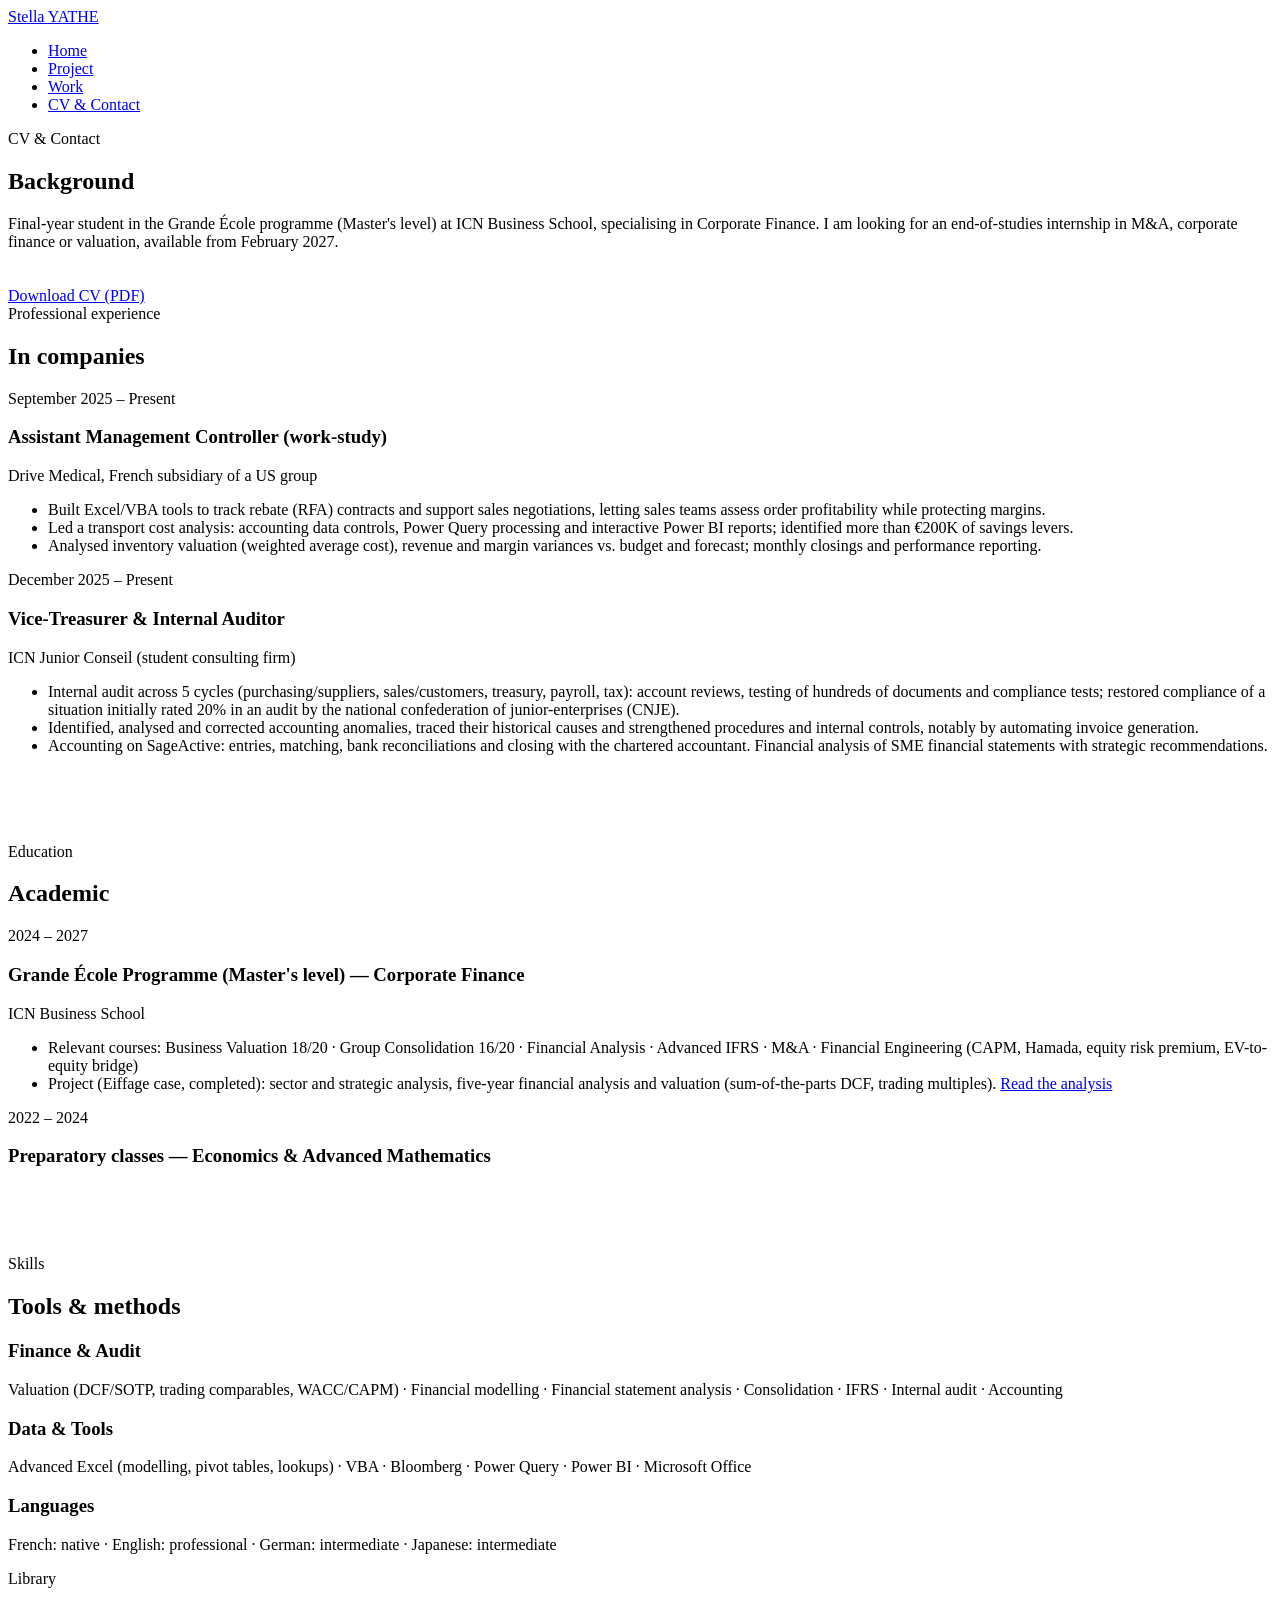
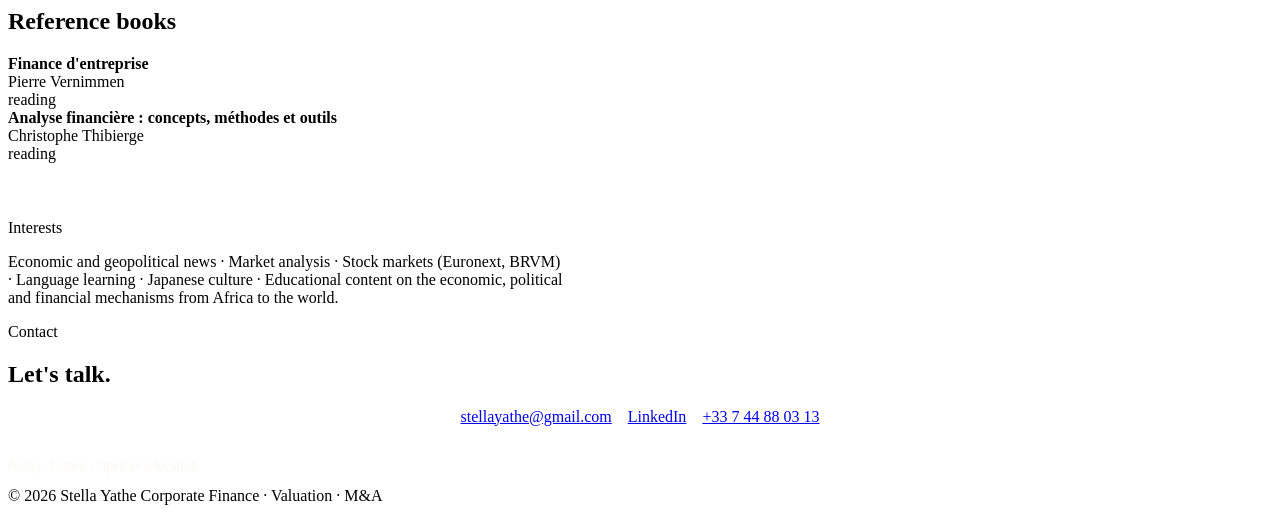
==== cv/index.html @ 9410f89a "Update index.html" ====
<!DOCTYPE html>
<html lang="en">
<head>
  <meta charset="UTF-8">
  <meta name="viewport" content="width=device-width, initial-scale=1">
  <title>CV &amp; Contact — Stella Yathe</title>
  <meta name="description" content="Background, experience in internal audit and management control, skills and contact details of Stella Yathe.">
  <link rel="preconnect" href="https://fonts.googleapis.com">
  <link rel="preconnect" href="https://fonts.gstatic.com" crossorigin>
  <link href="https://fonts.googleapis.com/css2?family=Cormorant+Garamond:ital,wght@0,400;0,500;0,600;1,400;1,500&family=Inter:wght@300;400;500&display=swap" rel="stylesheet">
  <link rel="stylesheet" href="../assets/css/style.css">
</head>
<body>

  <!-- NAV -->
  <header class="nav">
    <div class="wrap">
      <a href="../index.html" class="brand">Stella <span>YATHE</span></a>
      <nav>
        <ul>
          <li><a href="../index.html">Home</a></li>
          <li><a href="../projet/index.html">Project</a></li>
          <li><a href="../travaux/index.html">Work</a></li>
          <li><a href="index.html" class="active">CV &amp; Contact</a></li>
        </ul>
      </nav>
    </div>
  </header>

  <!-- HEADER -->
  <section class="page-head">
    <div class="wrap">
      <span class="eyebrow">CV &amp; Contact</span>
      <h1>Background</h1>
      <p>Final-year student in the Grande École programme (Master's level) at ICN Business School, specialising in Corporate Finance. I am looking for an end-of-studies internship in M&amp;A, corporate finance or valuation, available from February 2027.</p>
      <div class="actions" style="margin-top:36px">
        <a href="CV-Stella-Yathe.pdf" class="btn btn-solid" download>Download CV (PDF)</a>
      </div>
    </div>
  </section>

  <!-- BACKGROUND -->
  <section class="block" id="parcours">
    <div class="wrap">

      <!-- Experience -->
      <div class="section-head">
        <div><span class="eyebrow">Professional experience</span><h2>In companies</h2></div>
      </div>
      <div class="timeline">

        <div class="tl-item">
          <span class="date">September 2025 – Present</span>
          <h3>Assistant Management Controller (work-study)</h3>
          <div class="org">Drive Medical, French subsidiary of a US group</div>
          <ul>
            <li>Built Excel/VBA tools to track rebate (RFA) contracts and support sales negotiations, letting sales teams assess order profitability while protecting margins.</li>
            <li>Led a transport cost analysis: accounting data controls, Power Query processing and interactive Power BI reports; identified more than €200K of savings levers.</li>
            <li>Analysed inventory valuation (weighted average cost), revenue and margin variances vs. budget and forecast; monthly closings and performance reporting.</li>
          </ul>
        </div>

        <div class="tl-item">
          <span class="date">December 2025 – Present</span>
          <h3>Vice-Treasurer &amp; Internal Auditor</h3>
          <div class="org">ICN Junior Conseil (student consulting firm)</div>
          <ul>
            <li>Internal audit across 5 cycles (purchasing/suppliers, sales/customers, treasury, payroll, tax): account reviews, testing of hundreds of documents and compliance tests; restored compliance of a situation initially rated 20% in an audit by the national confederation of junior-enterprises (CNJE).</li>
            <li>Identified, analysed and corrected accounting anomalies, traced their historical causes and strengthened procedures and internal controls, notably by automating invoice generation.</li>
            <li>Accounting on SageActive: entries, matching, bank reconciliations and closing with the chartered accountant. Financial analysis of SME financial statements with strategic recommendations.</li>
          </ul>
        </div>
      </div>

      <!-- Education -->
      <div class="section-head" style="margin-top:88px">
        <div><span class="eyebrow">Education</span><h2>Academic</h2></div>
      </div>
      <div class="timeline">
        <div class="tl-item">
          <span class="date">2024 – 2027</span>
          <h3>Grande École Programme (Master's level) — Corporate Finance</h3>
          <div class="org">ICN Business School</div>
          <ul>
            <li>Relevant courses: Business Valuation 18/20 · Group Consolidation 16/20 · Financial Analysis · Advanced IFRS · M&amp;A · Financial Engineering (CAPM, Hamada, equity risk premium, EV-to-equity bridge)</li>
            <li>Project (Eiffage case, completed): sector and strategic analysis, five-year financial analysis and valuation (sum-of-the-parts DCF, trading multiples). <a href="../travaux/index.html" style="text-decoration:underline">Read the analysis</a></li>
          </ul>
        </div>
        <div class="tl-item">
          <span class="date">2022 – 2024</span>
          <h3>Preparatory classes — Economics &amp; Advanced Mathematics</h3>
        </div>
      </div>

      <!-- Skills -->
      <div class="section-head" style="margin-top:88px">
        <div><span class="eyebrow">Skills</span><h2>Tools &amp; methods</h2></div>
      </div>
      <div class="skills">
        <div>
          <h3>Finance &amp; Audit</h3>
          <p>Valuation (DCF/SOTP, trading comparables, WACC/CAPM) · Financial modelling · Financial statement analysis · Consolidation · IFRS · Internal audit · Accounting</p>
        </div>
        <div>
          <h3>Data &amp; Tools</h3>
          <p>Advanced Excel (modelling, pivot tables, lookups) · VBA · Bloomberg · Power Query · Power BI · Microsoft Office</p>
        </div>
        <div>
          <h3>Languages</h3>
          <p>French: native · English: professional · German: intermediate · Japanese: intermediate</p>
        </div>
      </div>
    </div>
  </section>

  <!-- LIBRARY -->
  <section class="block" style="background:var(--paper);border-top:1px solid var(--line);border-bottom:1px solid var(--line)">
    <div class="wrap">
      <div class="section-head">
        <div><span class="eyebrow">Library</span><h2>Reference books</h2></div>
      </div>
      <div class="books">
        <div class="book"><div><strong>Finance d'entreprise</strong><br><span>Pierre Vernimmen</span></div><span>reading</span></div>
        <div class="book"><div><strong>Analyse financière : concepts, méthodes et outils</strong><br><span>Christophe Thibierge</span></div><span>reading</span></div>
      </div>

      <p class="eyebrow" style="margin-top:56px">Interests</p>
      <p style="margin-top:14px;max-width:70ch;color:var(--muted)">
        Economic and geopolitical news · Market analysis · Stock markets (Euronext, BRVM) · Language learning · Japanese culture · Educational content on the economic, political and financial mechanisms from Africa to the world.
      </p>
    </div>
  </section>

  <!-- CONTACT -->
  <section class="contact-band" id="contact">
    <div class="wrap">
      <span class="eyebrow">Contact</span>
      <h2>Let's talk.</h2>
      <div class="actions" style="display:flex;gap:16px;justify-content:center;flex-wrap:wrap">
        <a href="mailto:stellayathe@gmail.com" class="btn btn-solid">stellayathe@gmail.com</a>
        <a href="https://linkedin.com/in/stella-yathe" class="btn btn-line" target="_blank" rel="noopener">LinkedIn</a>
        <a href="tel:+33744880313" class="btn btn-line">+33 7 44 88 03 13</a>
      </div>
      <p style="margin-top:32px;color:rgba(246,243,236,.55);font-size:.85rem">Nancy, France · Open to relocation</p>
    </div>
  </section>

  <!-- FOOTER -->
  <footer class="footer">
    <div class="wrap">
      <span>© 2026 Stella Yathe</span>
      <span>Corporate Finance · Valuation · M&amp;A</span>
    </div>
  </footer>

  <script type="module" src="../assets/js/main.js"></script>
</body>
</html>
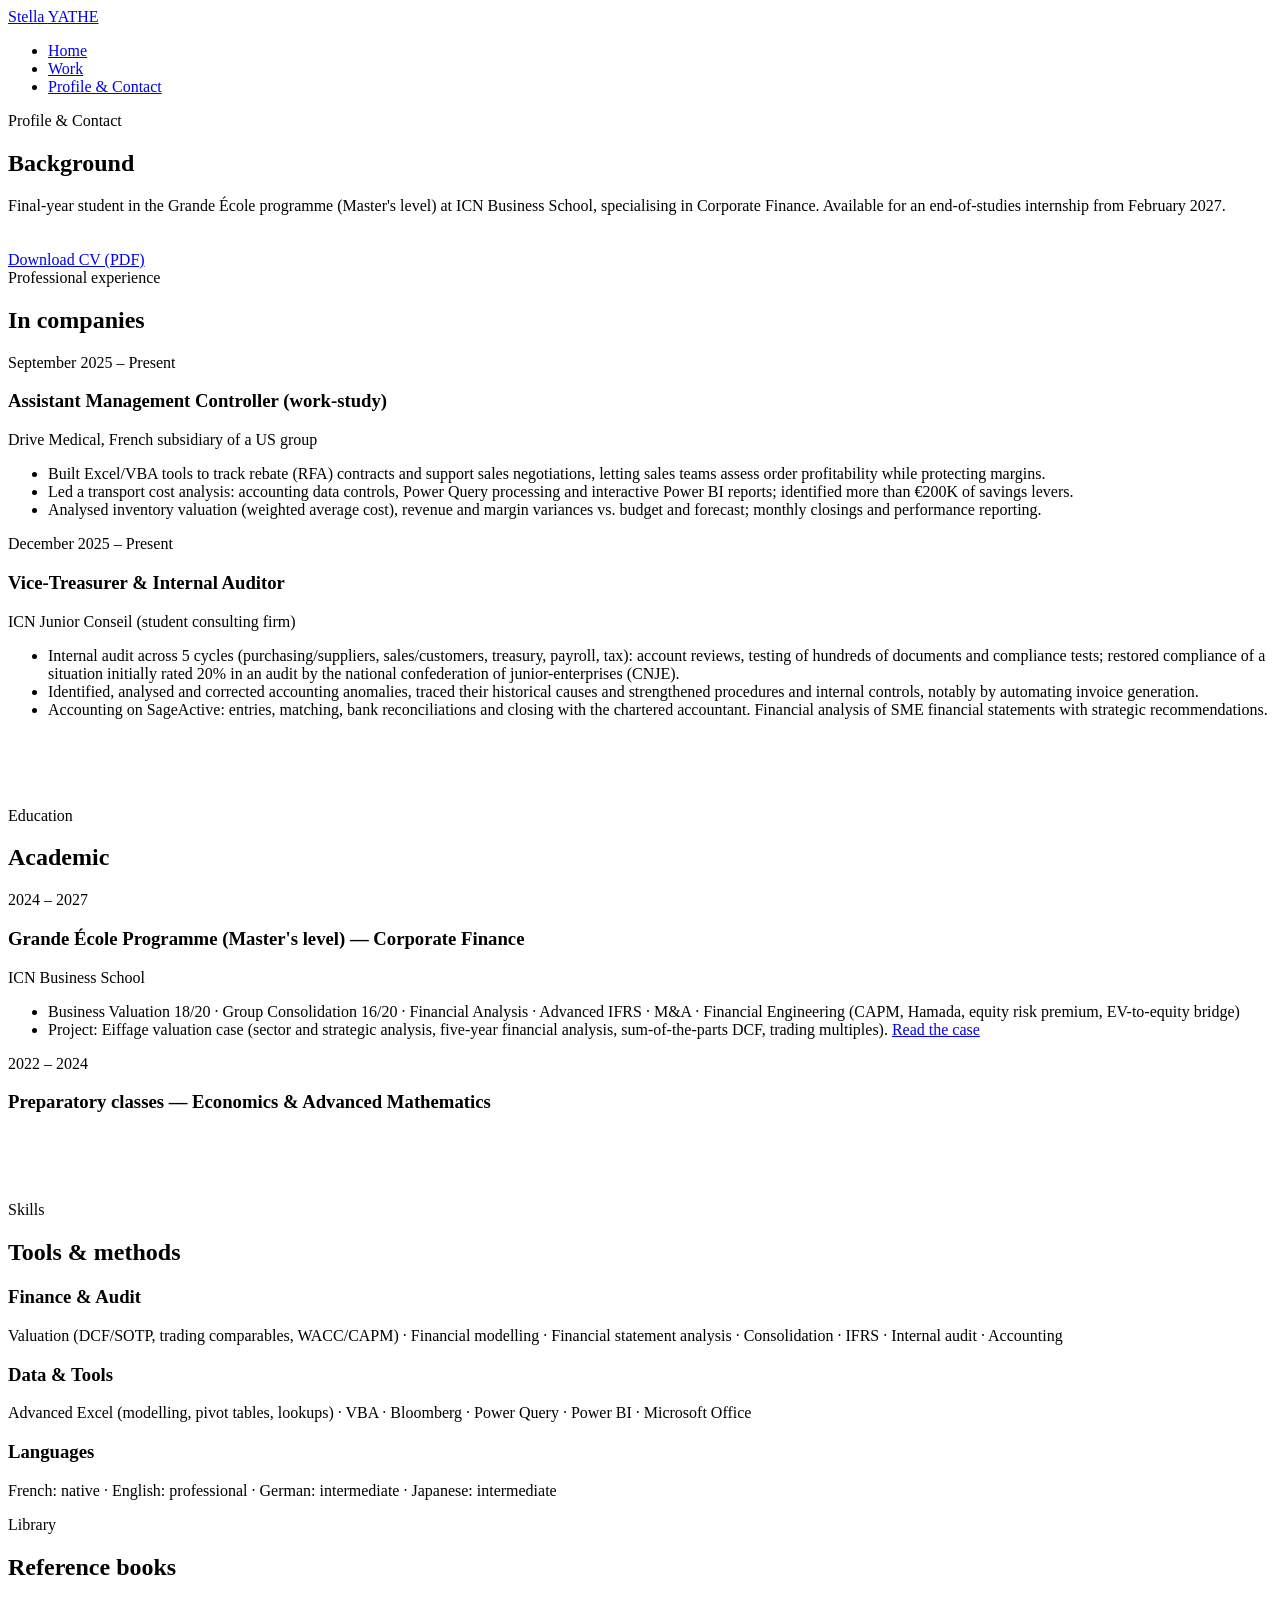
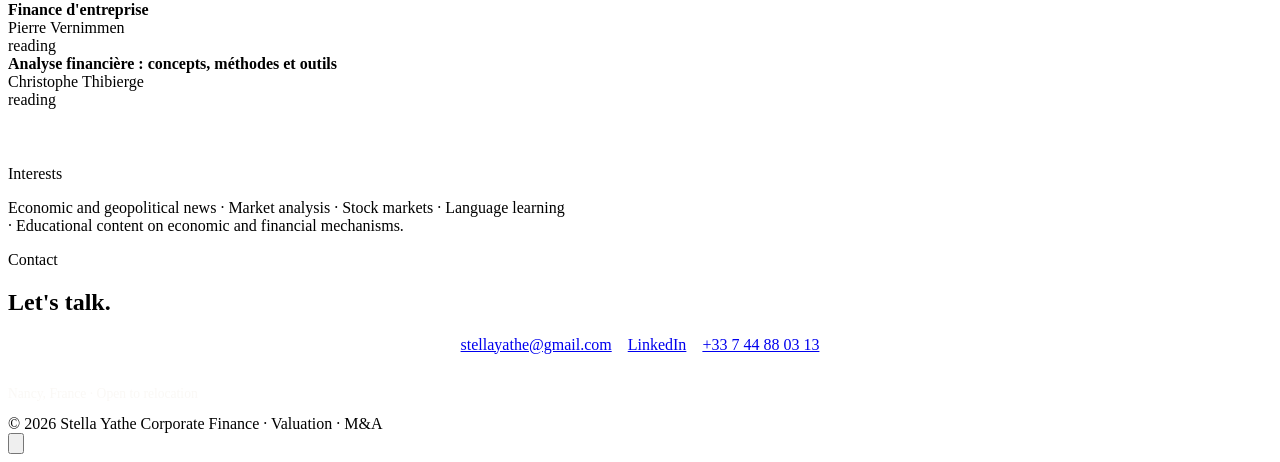
==== commit 33df4fa7: "Simplify portfolio: neutral English version for recruiters - Home: key figures, featured Eiffage cas" ====
--- a/cv/index.html
+++ b/cv/index.html
@@ -3,8 +3,8 @@
 <head>
   <meta charset="UTF-8">
   <meta name="viewport" content="width=device-width, initial-scale=1">
-  <title>CV &amp; Contact — Stella Yathe</title>
-  <meta name="description" content="Background, experience in internal audit and management control, skills and contact details of Stella Yathe.">
+  <title>Profile &amp; Contact — Stella Yathe</title>
+  <meta name="description" content="Experience, education, skills and contact details of Stella Yathe, Corporate Finance student at ICN Business School.">
   <link rel="preconnect" href="https://fonts.googleapis.com">
   <link rel="preconnect" href="https://fonts.gstatic.com" crossorigin>
   <link href="https://fonts.googleapis.com/css2?family=Cormorant+Garamond:ital,wght@0,400;0,500;0,600;1,400;1,500&family=Inter:wght@300;400;500&display=swap" rel="stylesheet">
@@ -19,9 +19,8 @@
       <nav>
         <ul>
           <li><a href="../index.html">Home</a></li>
-          <li><a href="../projet/index.html">Project</a></li>
           <li><a href="../travaux/index.html">Work</a></li>
-          <li><a href="index.html" class="active">CV &amp; Contact</a></li>
+          <li><a href="../cv/index.html" class="active">Profile &amp; Contact</a></li>
         </ul>
       </nav>
     </div>
@@ -30,9 +29,9 @@
   <!-- HEADER -->
   <section class="page-head">
     <div class="wrap">
-      <span class="eyebrow">CV &amp; Contact</span>
+      <span class="eyebrow">Profile &amp; Contact</span>
       <h1>Background</h1>
-      <p>Final-year student in the Grande École programme (Master's level) at ICN Business School, specialising in Corporate Finance. I am looking for an end-of-studies internship in M&amp;A, corporate finance or valuation, available from February 2027.</p>
+      <p>Final-year student in the Grande École programme (Master's level) at ICN Business School, specialising in Corporate Finance. Available for an end-of-studies internship from February 2027.</p>
       <div class="actions" style="margin-top:36px">
         <a href="CV-Stella-Yathe.pdf" class="btn btn-solid" download>Download CV (PDF)</a>
       </div>
@@ -43,7 +42,6 @@
   <section class="block" id="parcours">
     <div class="wrap">
 
-      <!-- Experience -->
       <div class="section-head">
         <div><span class="eyebrow">Professional experience</span><h2>In companies</h2></div>
       </div>
@@ -72,7 +70,6 @@
         </div>
       </div>
 
-      <!-- Education -->
       <div class="section-head" style="margin-top:88px">
         <div><span class="eyebrow">Education</span><h2>Academic</h2></div>
       </div>
@@ -82,8 +79,8 @@
           <h3>Grande École Programme (Master's level) — Corporate Finance</h3>
           <div class="org">ICN Business School</div>
           <ul>
-            <li>Relevant courses: Business Valuation 18/20 · Group Consolidation 16/20 · Financial Analysis · Advanced IFRS · M&amp;A · Financial Engineering (CAPM, Hamada, equity risk premium, EV-to-equity bridge)</li>
-            <li>Project (Eiffage case, completed): sector and strategic analysis, five-year financial analysis and valuation (sum-of-the-parts DCF, trading multiples). <a href="../travaux/index.html" style="text-decoration:underline">Read the analysis</a></li>
+            <li>Business Valuation 18/20 · Group Consolidation 16/20 · Financial Analysis · Advanced IFRS · M&amp;A · Financial Engineering (CAPM, Hamada, equity risk premium, EV-to-equity bridge)</li>
+            <li>Project: Eiffage valuation case (sector and strategic analysis, five-year financial analysis, sum-of-the-parts DCF, trading multiples). <a href="../travaux/index.html" style="text-decoration:underline">Read the case</a></li>
           </ul>
         </div>
         <div class="tl-item">
@@ -92,7 +89,6 @@
         </div>
       </div>
 
-      <!-- Skills -->
       <div class="section-head" style="margin-top:88px">
         <div><span class="eyebrow">Skills</span><h2>Tools &amp; methods</h2></div>
       </div>
@@ -126,7 +122,7 @@
 
       <p class="eyebrow" style="margin-top:56px">Interests</p>
       <p style="margin-top:14px;max-width:70ch;color:var(--muted)">
-        Economic and geopolitical news · Market analysis · Stock markets (Euronext, BRVM) · Language learning · Japanese culture · Educational content on the economic, political and financial mechanisms from Africa to the world.
+        Economic and geopolitical news · Market analysis · Stock markets · Language learning · Educational content on economic and financial mechanisms.
       </p>
     </div>
   </section>
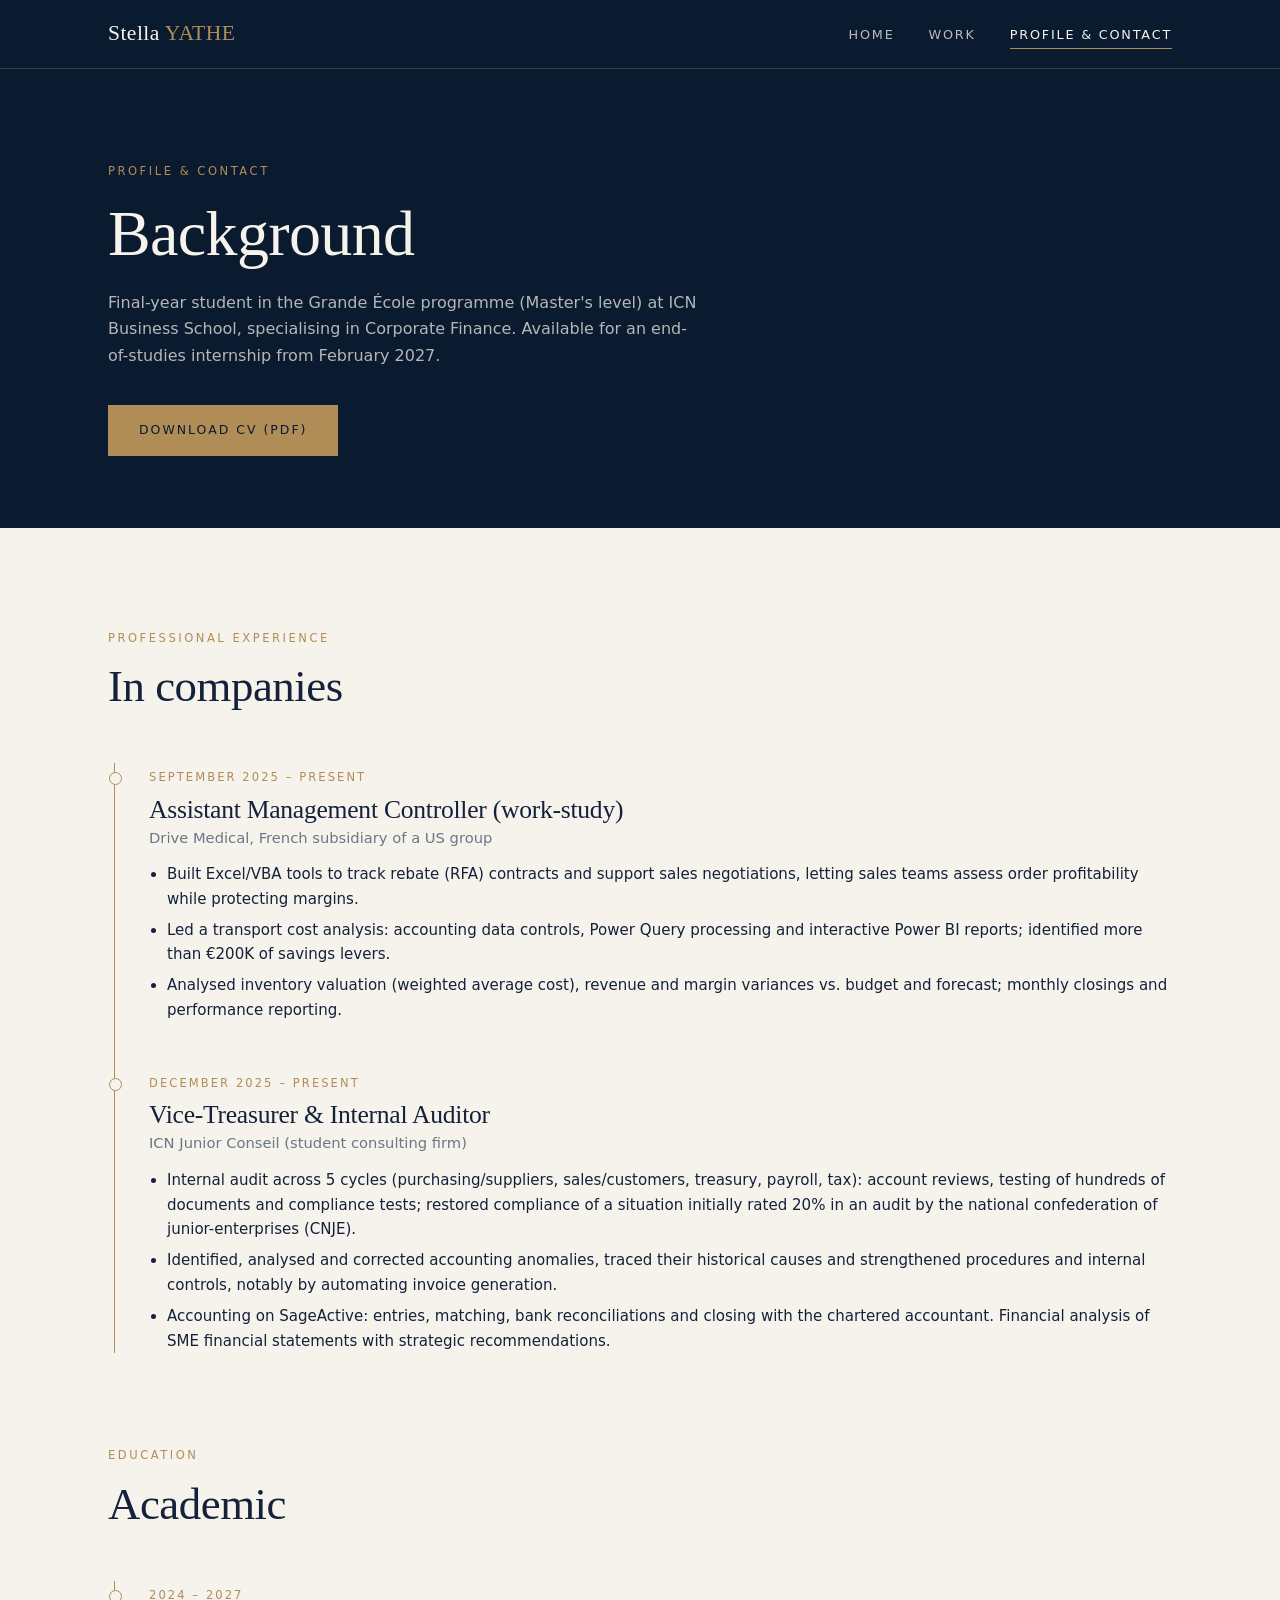
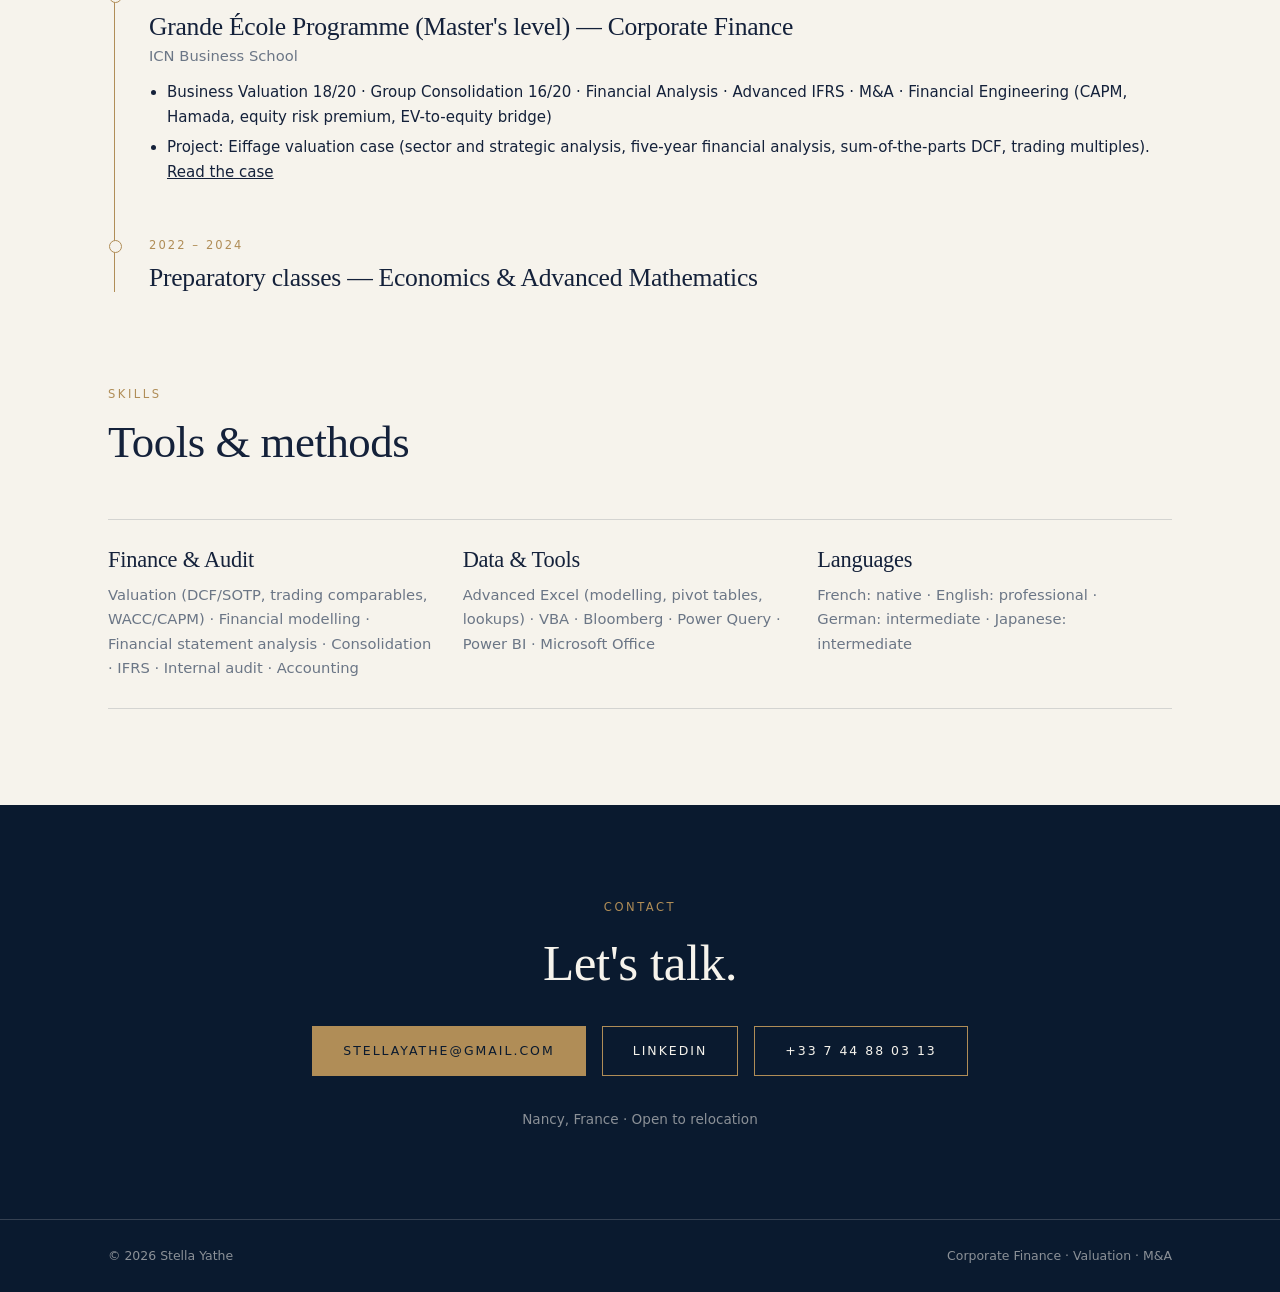
==== commit d70e7f13: "Add English Eiffage case study page; lean home; remove filler - travaux/eiffage.html: static case st" ====
--- a/cv/index.html
+++ b/cv/index.html
@@ -5,6 +5,7 @@
   <meta name="viewport" content="width=device-width, initial-scale=1">
   <title>Profile &amp; Contact — Stella Yathe</title>
   <meta name="description" content="Experience, education, skills and contact details of Stella Yathe, Corporate Finance student at ICN Business School.">
+  <link rel="icon" href="data:image/svg+xml,%3Csvg xmlns='http://www.w3.org/2000/svg' viewBox='0 0 64 64'%3E%3Crect width='64' height='64' fill='%230A1A2F'/%3E%3Ctext x='32' y='43' font-family='Georgia,serif' font-size='30' text-anchor='middle' fill='%23B08D57'%3ESY%3C/text%3E%3C/svg%3E">
   <link rel="preconnect" href="https://fonts.googleapis.com">
   <link rel="preconnect" href="https://fonts.gstatic.com" crossorigin>
   <link href="https://fonts.googleapis.com/css2?family=Cormorant+Garamond:ital,wght@0,400;0,500;0,600;1,400;1,500&family=Inter:wght@300;400;500&display=swap" rel="stylesheet">
@@ -109,24 +110,6 @@
     </div>
   </section>
 
-  <!-- LIBRARY -->
-  <section class="block" style="background:var(--paper);border-top:1px solid var(--line);border-bottom:1px solid var(--line)">
-    <div class="wrap">
-      <div class="section-head">
-        <div><span class="eyebrow">Library</span><h2>Reference books</h2></div>
-      </div>
-      <div class="books">
-        <div class="book"><div><strong>Finance d'entreprise</strong><br><span>Pierre Vernimmen</span></div><span>reading</span></div>
-        <div class="book"><div><strong>Analyse financière : concepts, méthodes et outils</strong><br><span>Christophe Thibierge</span></div><span>reading</span></div>
-      </div>
-
-      <p class="eyebrow" style="margin-top:56px">Interests</p>
-      <p style="margin-top:14px;max-width:70ch;color:var(--muted)">
-        Economic and geopolitical news · Market analysis · Stock markets · Language learning · Educational content on economic and financial mechanisms.
-      </p>
-    </div>
-  </section>
-
   <!-- CONTACT -->
   <section class="contact-band" id="contact">
     <div class="wrap">
--- a/assets/css/style.css
+++ b/assets/css/style.css
@@ -0,0 +1,244 @@
+/* ============ TOKENS ============ */
+:root{
+  --navy:#0A1A2F;
+  --navy-2:#11284A;
+  --ivory:#F6F3EC;
+  --paper:#FFFFFF;
+  --ink:#14213A;
+  --muted:#6B7686;
+  --brass:#B08D57;
+  --line:rgba(10,26,47,.14);
+  --line-light:rgba(246,243,236,.18);
+  --serif:'Cormorant Garamond',Georgia,serif;
+  --sans:'Inter',system-ui,sans-serif;
+  --max:1120px;
+}
+
+/* ============ BASE ============ */
+*{box-sizing:border-box;margin:0;padding:0}
+html{scroll-behavior:smooth}
+body{font-family:var(--sans);color:var(--ink);background:var(--ivory);line-height:1.65;-webkit-font-smoothing:antialiased}
+img{max-width:100%;display:block}
+a{color:inherit;text-decoration:none}
+.wrap{max-width:var(--max);margin:0 auto;padding:0 28px}
+h1,h2,h3{font-family:var(--serif);font-weight:500;line-height:1.1;letter-spacing:-.01em}
+.eyebrow{font-size:.72rem;letter-spacing:.22em;text-transform:uppercase;color:var(--brass);font-weight:500}
+
+/* ============ NAV ============ */
+.nav{position:sticky;top:0;z-index:50;background:var(--navy);border-bottom:1px solid var(--line-light)}
+.nav .wrap{display:flex;align-items:center;justify-content:space-between;height:68px}
+.brand{font-family:var(--serif);font-size:1.35rem;color:var(--ivory);letter-spacing:.02em}
+.brand span{color:var(--brass)}
+.nav ul{display:flex;gap:34px;list-style:none}
+.nav ul a{font-size:.8rem;letter-spacing:.14em;text-transform:uppercase;color:rgba(246,243,236,.75);padding-bottom:6px;border-bottom:1px solid transparent;transition:.25s}
+.nav ul a:hover,.nav ul a.active{color:var(--ivory);border-color:var(--brass)}
+
+/* ============ HERO ============ */
+.hero{background:var(--navy);color:var(--ivory);padding:120px 0 110px;position:relative}
+.hero::after{content:"";position:absolute;left:0;right:0;bottom:0;height:1px;background:var(--line-light)}
+.hero .eyebrow{display:block;margin-bottom:28px}
+.hero h1{font-size:clamp(2.8rem,6.5vw,5.2rem);max-width:15ch}
+.hero h1 em{font-style:italic;color:var(--brass)}
+.hero p.lead{max-width:56ch;margin-top:30px;font-size:1.08rem;color:rgba(246,243,236,.78);font-weight:300}
+.hero .actions{display:flex;gap:16px;margin-top:44px;flex-wrap:wrap}
+
+/* ============ BUTTONS ============ */
+.btn{display:inline-block;padding:14px 30px;font-size:.78rem;letter-spacing:.16em;text-transform:uppercase;border:1px solid var(--brass);transition:.25s;cursor:pointer;font-family:var(--sans)}
+.btn-solid{background:var(--brass);color:var(--navy)}
+.btn-solid:hover{background:transparent;color:var(--brass)}
+.btn-line{color:var(--ivory)}
+.btn-line:hover{background:var(--brass);color:var(--navy)}
+.btn-dark{color:var(--navy)}
+.btn-dark:hover{background:var(--navy);color:var(--ivory);border-color:var(--navy)}
+
+/* ============ SECTIONS ============ */
+section.block{padding:96px 0}
+.section-head{display:flex;justify-content:space-between;align-items:flex-end;margin-bottom:52px;gap:20px;flex-wrap:wrap}
+.section-head h2{font-size:clamp(2rem,3.6vw,2.8rem);margin-top:12px}
+.link-arrow{font-size:.78rem;letter-spacing:.16em;text-transform:uppercase;color:var(--navy);border-bottom:1px solid var(--brass);padding-bottom:4px}
+.link-arrow:hover{color:var(--brass)}
+
+/* ============ PORTES D'ENTRÉE (accueil) ============ */
+.doors{display:grid;grid-template-columns:repeat(3,1fr);border-top:1px solid var(--line);border-left:1px solid var(--line)}
+.door{padding:44px 34px 40px;border-right:1px solid var(--line);border-bottom:1px solid var(--line);background:var(--paper);transition:.3s;display:flex;flex-direction:column;min-height:270px}
+.door:hover{background:var(--navy);color:var(--ivory)}
+.door .num{font-family:var(--serif);font-size:1rem;color:var(--brass);margin-bottom:auto}
+.door h3{font-size:1.9rem;margin:44px 0 10px}
+.door p{font-size:.92rem;color:var(--muted)}
+.door:hover p{color:rgba(246,243,236,.7)}
+
+/* ============ CARTES TRAVAUX ============ */
+.grid{display:grid;grid-template-columns:repeat(3,1fr);gap:28px}
+.card{background:var(--paper);border:1px solid var(--line);padding:32px 30px;display:flex;flex-direction:column;transition:.3s}
+.card:hover{transform:translateY(-3px);border-color:var(--brass)}
+.card .meta{display:flex;justify-content:space-between;font-size:.7rem;letter-spacing:.16em;text-transform:uppercase;color:var(--muted);margin-bottom:22px}
+.card .meta b{color:var(--brass);font-weight:500}
+.card h3{font-size:1.5rem;margin-bottom:14px}
+.card p{font-size:.92rem;color:var(--muted);margin-bottom:26px;flex:1}
+.card .more{font-size:.78rem;letter-spacing:.12em;text-transform:uppercase;color:var(--navy)}
+.card:hover .more{color:var(--brass)}
+
+/* ============ FILTRES ============ */
+.filters{display:flex;gap:10px;flex-wrap:wrap;margin-bottom:40px}
+.chip{padding:9px 18px;border:1px solid var(--line);font-size:.75rem;letter-spacing:.12em;text-transform:uppercase;background:transparent;cursor:pointer;color:var(--muted);font-family:var(--sans);transition:.2s}
+.chip:hover,.chip.on{background:var(--navy);color:var(--ivory);border-color:var(--navy)}
+
+/* ============ EN-TÊTE DE PAGE ============ */
+.page-head{background:var(--navy);color:var(--ivory);padding:88px 0 72px}
+.page-head h1{font-size:clamp(2.4rem,5vw,4rem);margin-top:16px}
+.page-head p{max-width:58ch;margin-top:20px;color:rgba(246,243,236,.72);font-weight:300}
+
+/* ============ CV / BIBLIOTHÈQUE ============ */
+.timeline{border-left:1px solid var(--brass);padding-left:34px;margin-left:6px}
+.tl-item{position:relative;margin-bottom:46px}
+.tl-item::before{content:"";position:absolute;left:-40px;top:9px;width:11px;height:11px;background:var(--ivory);border:1px solid var(--brass);border-radius:50%}
+.tl-item .date{font-size:.72rem;letter-spacing:.18em;text-transform:uppercase;color:var(--brass)}
+.tl-item h3{font-size:1.6rem;margin:6px 0 2px}
+.tl-item .org{color:var(--muted);font-size:.92rem;margin-bottom:12px}
+.tl-item ul{margin-left:18px;font-size:.94rem;color:var(--ink)}
+.tl-item li{margin-bottom:6px}
+.books{display:grid;grid-template-columns:repeat(2,1fr);gap:0;border-top:1px solid var(--line)}
+.book{padding:22px 4px;border-bottom:1px solid var(--line);display:flex;justify-content:space-between;gap:20px}
+.book strong{font-family:var(--serif);font-size:1.25rem;font-weight:500}
+.book span{font-size:.85rem;color:var(--muted)}
+
+/* ============ CONTACT / FOOTER ============ */
+.contact-band{background:var(--navy);color:var(--ivory);padding:88px 0;text-align:center}
+.contact-band h2{font-size:clamp(2rem,4vw,3.2rem);margin:16px 0 34px}
+.footer{background:var(--navy);color:rgba(246,243,236,.55);border-top:1px solid var(--line-light);font-size:.78rem;padding:26px 0}
+.footer .wrap{display:flex;justify-content:space-between;flex-wrap:wrap;gap:10px}
+
+/* ============ RESPONSIVE ============ */
+@media(max-width:860px){
+  .doors,.grid,.books{grid-template-columns:1fr}
+  .nav ul{gap:18px}
+  .hero{padding:80px 0 70px}
+  section.block{padding:64px 0}
+}
+@media(max-width:520px){
+  .brand{font-size:1.1rem}
+  .nav ul a{font-size:.68rem;letter-spacing:.08em}
+}
+
+/* ============ COMPÉTENCES ============ */
+.skills{display:grid;grid-template-columns:repeat(3,1fr);gap:0;border-top:1px solid var(--line)}
+.skills>div{padding:28px 28px 28px 0;border-bottom:1px solid var(--line)}
+.skills h3{font-size:1.4rem;margin-bottom:10px}
+.skills p{font-size:.92rem;color:var(--muted)}
+@media(max-width:860px){.skills{grid-template-columns:1fr}}
+
+/* ============ HERO AVEC PHOTO ============ */
+.hero{padding:96px 0 90px}
+.hero-grid{display:grid;grid-template-columns:1.3fr .7fr;gap:72px;align-items:center}
+.hero .lead + .lead{margin-top:14px;color:rgba(246,243,236,.6);font-size:.98rem}
+.portrait{position:relative;aspect-ratio:4/5;width:100%;max-width:380px;justify-self:end;margin:0 16px 16px 0;background:var(--navy-2)}
+.portrait::before{content:"";position:absolute;top:16px;left:16px;right:-16px;bottom:-16px;border:1px solid var(--brass);z-index:0}
+.portrait img{position:absolute;inset:0;width:100%;height:100%;object-fit:cover;object-position:center 20%;z-index:1;display:block}
+/* ============ 4 ENTRÉES ============ */
+.doors{grid-template-columns:repeat(4,1fr)}
+.door h3{font-size:1.7rem}
+
+@media(max-width:1000px){
+  .doors{grid-template-columns:repeat(2,1fr)}
+}
+@media(max-width:860px){
+  .hero-grid{grid-template-columns:1fr;gap:56px}
+  .portrait{justify-self:start;max-width:300px}
+}
+@media(max-width:600px){
+  .doors{grid-template-columns:1fr}
+}
+/* ============ PAGE PROJET ============ */
+.chain{border-top:1px solid var(--line)}
+.chain-row{display:grid;grid-template-columns:56px 1.1fr 2fr auto;gap:24px;align-items:baseline;padding:24px 4px;border-bottom:1px solid var(--line)}
+.chain-row .n{font-family:var(--serif);color:var(--brass);font-size:1.1rem}
+.chain-row h3{font-size:1.5rem}
+.chain-row p{font-size:.92rem;color:var(--muted)}
+.status{font-size:.68rem;letter-spacing:.16em;text-transform:uppercase;padding:5px 12px;border:1px solid var(--line);color:var(--muted);white-space:nowrap}
+.status.on{background:var(--navy);color:var(--ivory);border-color:var(--navy)}
+.status.aim{border-color:var(--brass);color:var(--brass)}
+
+.facts{display:grid;grid-template-columns:repeat(2,1fr);border-top:1px solid var(--line);border-left:1px solid var(--line);background:var(--paper)}
+.facts>div{padding:28px 30px;border-right:1px solid var(--line);border-bottom:1px solid var(--line)}
+.facts dt{font-size:.7rem;letter-spacing:.2em;text-transform:uppercase;color:var(--brass);margin-bottom:8px}
+.facts dd{font-family:var(--serif);font-size:1.45rem;line-height:1.25}
+
+.proofs{display:grid;grid-template-columns:repeat(3,1fr);gap:28px}
+.proof{background:var(--paper);border:1px solid var(--line);padding:36px 30px}
+.proof .big{font-family:var(--serif);font-size:3.2rem;line-height:1;color:var(--navy)}
+.proof .big small{font-size:1.4rem;color:var(--brass)}
+.proof p{margin-top:16px;font-size:.92rem;color:var(--muted)}
+
+.vision{max-width:70ch;font-family:var(--serif);font-size:1.6rem;line-height:1.4}
+.vision em{color:var(--brass)}
+
+@media(max-width:860px){
+  .chain-row{grid-template-columns:40px 1fr;gap:6px 16px}
+  .chain-row p,.chain-row .status{grid-column:2}
+  .chain-row .status{justify-self:start;margin-top:6px}
+  .facts,.proofs{grid-template-columns:1fr}
+}
+/* ============ CORRECTIF ALIGNEMENT (page Projet) ============ */
+.chain-row{grid-template-columns:56px minmax(0,1.1fr) minmax(0,2fr) 240px}
+.chain-row .status{justify-self:end}
+@media(max-width:860px){
+  .chain-row{grid-template-columns:40px 1fr}
+  .chain-row .status{justify-self:start}
+}
+
+/* ============ NOTE + CARTE LARGE ============ */
+.note{max-width:78ch;margin-top:44px;padding:22px 28px;border-left:2px solid var(--brass);background:var(--ivory)}
+.note .eyebrow{display:block;margin-bottom:8px}
+.note p{font-size:.98rem}
+.proof.wide{grid-column:1/-1}
+.proof.wide h3{font-size:1.8rem;margin-bottom:10px}
+.proof.wide p{margin-top:0;max-width:72ch}
+@media(max-width:860px){.proof.wide{grid-column:auto}}
+
+/* ============ ARTICLE ============ */
+.article-meta{display:flex;gap:18px;flex-wrap:wrap;font-size:.72rem;letter-spacing:.18em;text-transform:uppercase;color:var(--brass)}
+.prose{max-width:72ch;margin:0 auto}
+.prose h2{font-size:2rem;margin:52px 0 16px}
+.prose h3{font-size:1.5rem;margin:34px 0 12px}
+.prose p{margin-bottom:18px;font-size:1.02rem}
+.prose ul{margin:0 0 20px 22px}
+.prose li{margin-bottom:6px}
+.prose a{border-bottom:1px solid var(--brass)}
+.prose img{margin:28px 0;border:1px solid var(--line)}
+.prose blockquote{border-left:2px solid var(--brass);padding-left:22px;margin:28px 0;color:var(--muted);font-family:var(--serif);font-size:1.35rem;line-height:1.35}
+.article-actions{max-width:72ch;margin:56px auto 0;padding-top:32px;border-top:1px solid var(--line);display:flex;gap:16px;justify-content:space-between;align-items:center;flex-wrap:wrap}
+
+/* ============ RETOUR EN HAUT ============ */
+.to-top{position:fixed;right:24px;bottom:24px;width:46px;height:46px;background:var(--navy);border:1px solid var(--brass);color:var(--ivory);display:flex;align-items:center;justify-content:center;cursor:pointer;opacity:0;visibility:hidden;transform:translateY(8px);transition:.25s;z-index:60}
+.to-top.show{opacity:1;visibility:visible;transform:translateY(0)}
+.to-top:hover{background:var(--brass);color:var(--navy)}
+.to-top svg{width:18px;height:18px}
+
+
+/* ===== case study ===== */
+.case h2{font-size:clamp(1.8rem,3.4vw,2.6rem);margin:14px 0 18px}
+.case p{max-width:78ch;color:var(--ink);margin-bottom:22px;font-size:1rem}
+.case .cap{font-size:.82rem;color:var(--muted);margin-top:14px}
+.kpi4{display:grid;grid-template-columns:repeat(4,1fr);gap:20px}
+.kpi4 .proof{padding:28px 24px}
+.kpi4 .proof .big{font-size:2.5rem}
+.tbl-wrap{overflow-x:auto;margin:26px 0 8px}
+.tbl{width:100%;border-collapse:collapse;font-size:.92rem;background:var(--paper)}
+.tbl th{font-size:.68rem;letter-spacing:.14em;text-transform:uppercase;color:var(--brass);font-weight:500;text-align:right;padding:12px 14px;border-bottom:1px solid var(--line);white-space:nowrap}
+.tbl td{padding:11px 14px;border-bottom:1px solid var(--line);text-align:right;white-space:nowrap}
+.tbl th:first-child,.tbl td:first-child{text-align:left;white-space:normal}
+.tbl tr.hl td,.tbl td.hl{background:var(--navy);color:var(--ivory);font-weight:500}
+.plain{list-style:none}
+.plain li{font-size:.92rem;color:var(--muted);margin-bottom:10px}
+.ff{margin:8px 0}
+.ff-row{display:grid;grid-template-columns:110px 1fr 210px;gap:16px;align-items:center;margin-bottom:12px;font-size:.88rem}
+.ff-lab{color:var(--ink)}
+.ff-val{color:var(--muted);font-size:.8rem}
+.ff-track{position:relative;height:24px;background:rgba(10,26,47,.05)}
+.ff-bar{position:absolute;top:5px;bottom:5px;background:var(--navy)}
+.ff-mid{position:absolute;top:0;bottom:0;width:2px;background:var(--brass)}
+.ff-mk{position:absolute;top:-4px;bottom:-4px;border-left:1px dashed var(--ink);z-index:2}
+.ff-axis .ff-track{height:18px;background:none}
+.ff-tick{position:absolute;top:0;font-size:.7rem;color:var(--muted);transform:translateX(-50%)}
+@media(max-width:900px){.kpi4{grid-template-columns:repeat(2,1fr)}.ff-row{grid-template-columns:1fr;gap:4px}.ff-val{margin-bottom:6px}.ff-axis .ff-lab,.ff-axis .ff-val{display:none}}
+@media(max-width:520px){.kpi4{grid-template-columns:1fr}}
